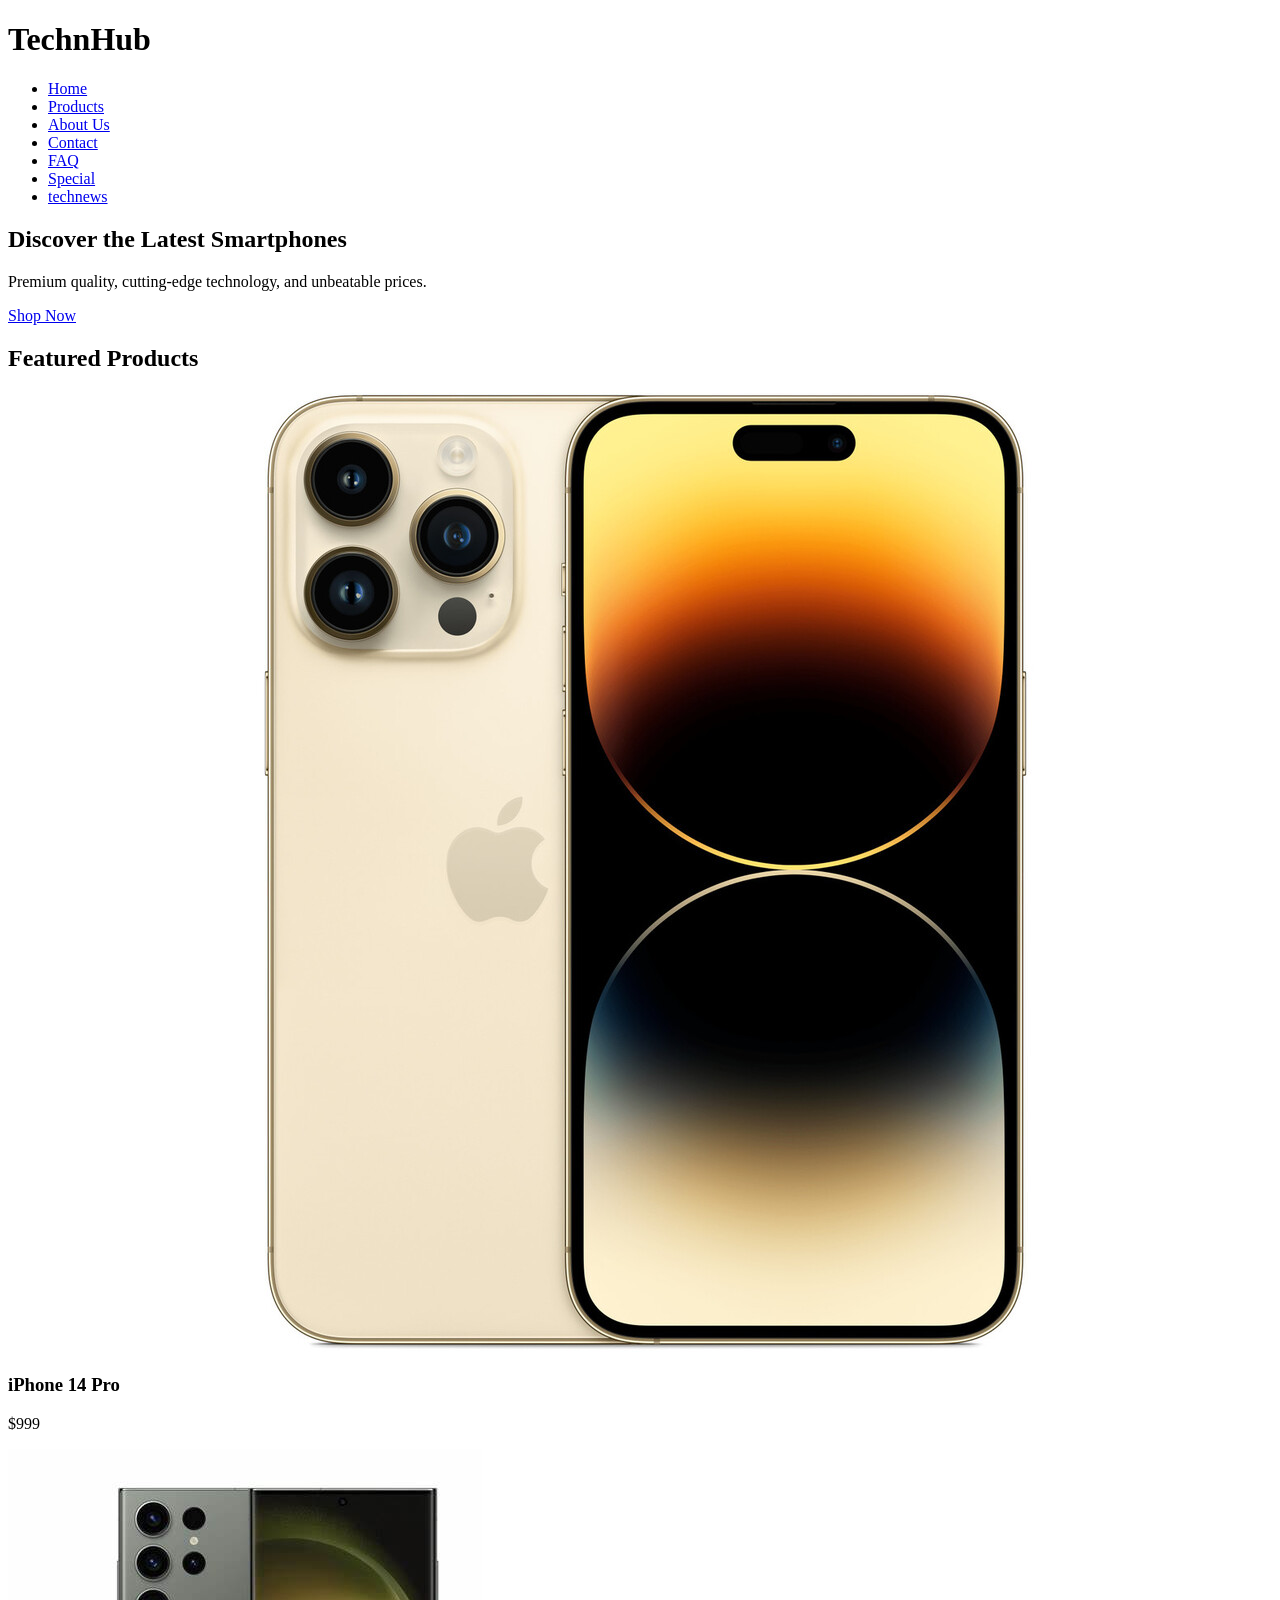
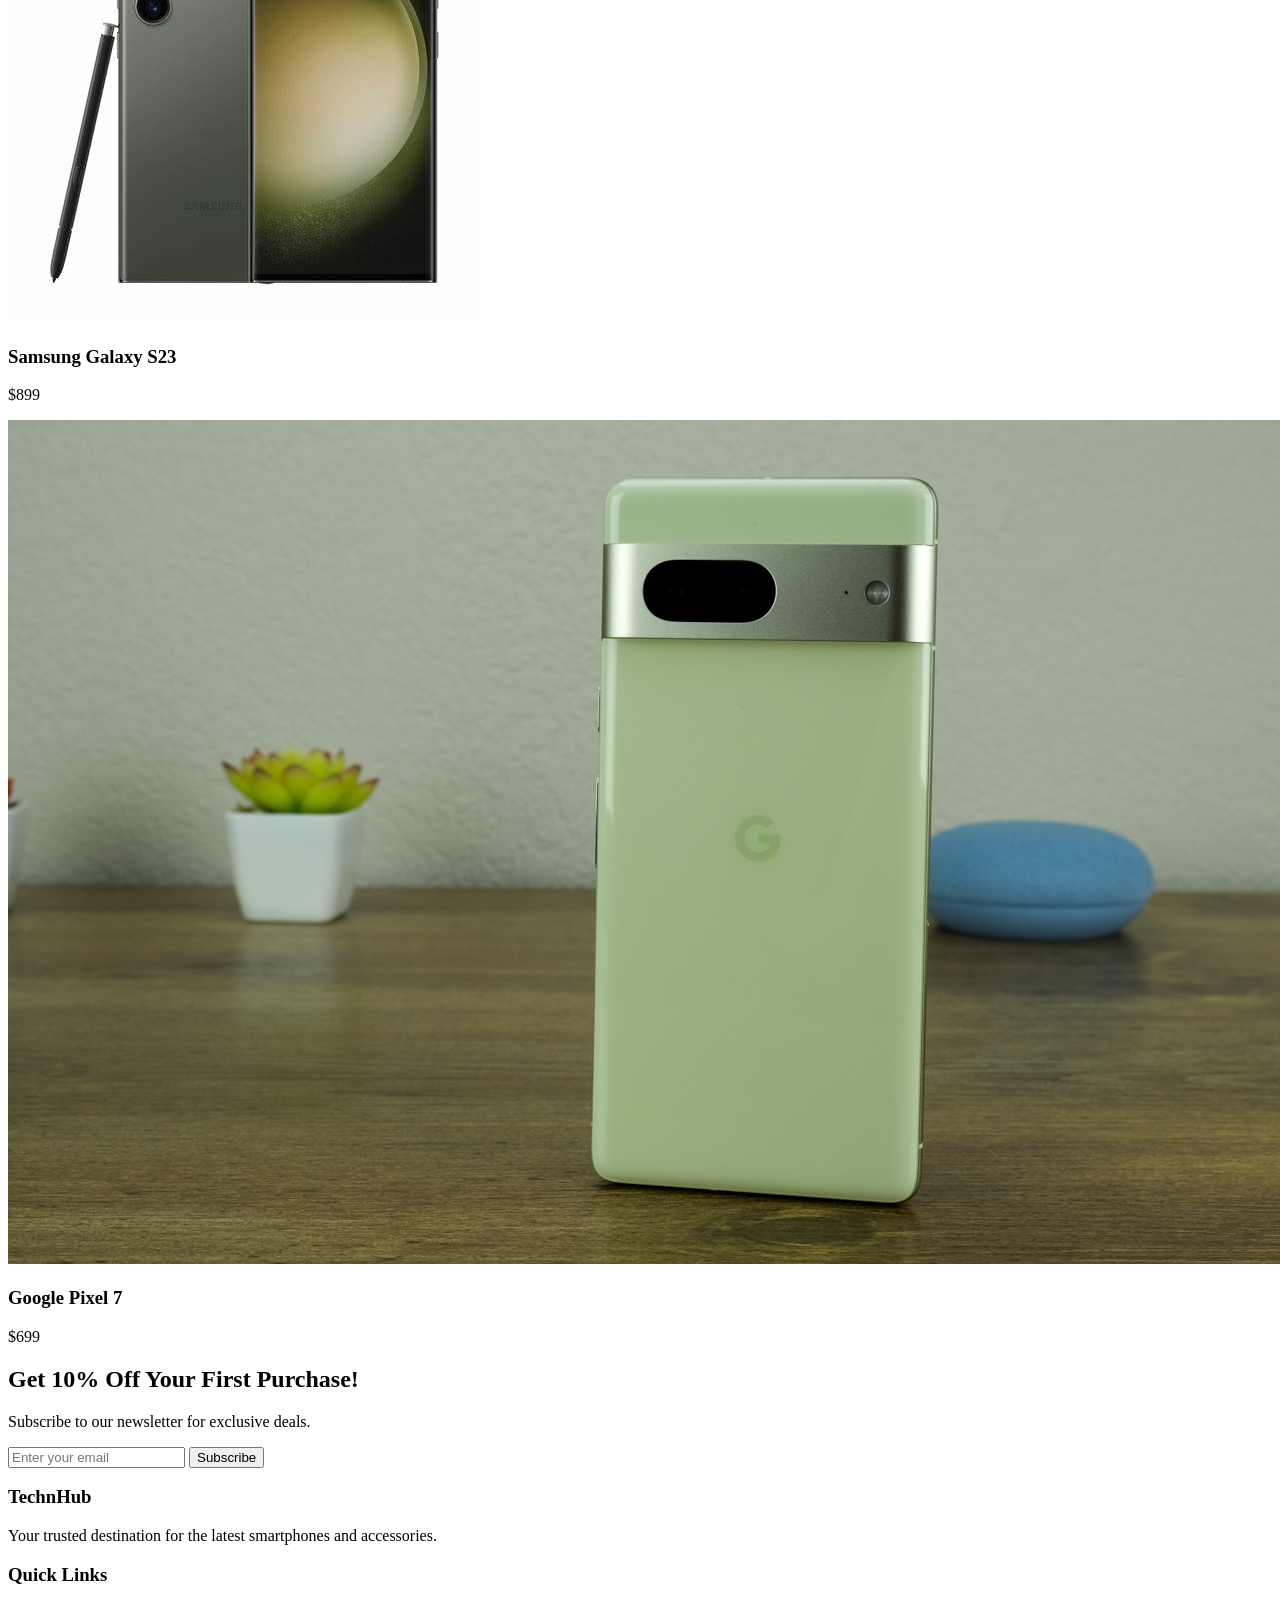
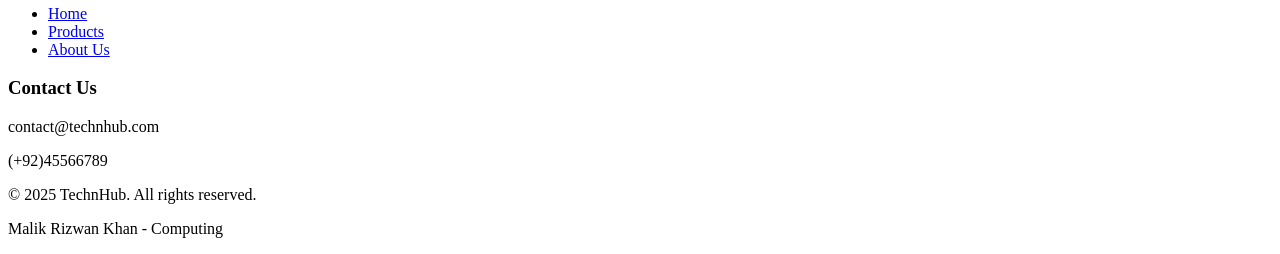
==== index.html @ 113572c6 "Add files via upload" ====
<!DOCTYPE html>
<html lang="en">
<head>
    <meta charset="UTF-8">
    <meta name="viewport" content="width=device-width, initial-scale=1.0">
    <link rel="stylesheet" href="/CSS/Homepage.CSS">
    <title>Document</title>
</head>
<body>
    
   
    <header>
        <div class="nav-container">
            <div class="nav-logo">
                <h1><span class="nav-primary-text">Techn</span>Hub</h1>
            </div>
            <nav class="nav-bar">
                <ul>
                    <li><a href="/index.html" class="active">Home</a></li>
                    <li><a href="/HTML/products.html">Products</a></li>
                    <li><a href="/HTML/AboutUs.html">About Us</a></li>
                    <li><a href="/HTML/ContactUs.html">Contact</a></li>
                    <li><a href="/HTML/FAQ.html">FAQ</a></li>
                    <li><a href="/HTML/specialcond.html">Special</a></li>
                    <li><a href="/HTML/Technews.html">technews</a></li>
                </ul>
            </nav>
           
        </div>
    </header>

    
    <section class="hero">
        <div class="container">
            <div class="hero-content">
                <h2>Discover the Latest Smartphones</h2>
                <p>Premium quality, cutting-edge technology, and unbeatable prices.</p>
                <a href="/HTML/products.html" class="btn">Shop Now</a>
            </div>
        </div>
    </section>

    
    <section class="featured-products">
        <div class="container">
            <h2>Featured Products</h2>
            <div class="products-grid">
                <div class="product-card">
                    <img src="/img/iphone 14 pro.jpg" alt="iPhone 14">
                    <h3>iPhone 14 Pro</h3>
                    <p class="price">$999</p>
                   
                </div>
                <div class="product-card">
                    <img src="/img/s23 ultra.jpeg" alt="Samsung S23">
                    <h3>Samsung Galaxy S23</h3>
                    <p class="price">$899</p>
                    
                </div>
                <div class="product-card">
                    <img src="/img/google pixel 7.jpeg" alt="Google Pixel 7">
                    <h3>Google Pixel 7</h3>
                    <p class="price">$699</p>
                    
                </div>
            </div>
        </div>
    </section>

    
    <section class="cta">
        <div class="container">
            <h2>Get 10% Off Your First Purchase!</h2>
            <p>Subscribe to our newsletter for exclusive deals.</p>
            <form>
                <input type="email" placeholder="Enter your email">
                <button type="submit" class="btn">Subscribe</button>
            </form>
        </div>
    </section>

    
    <footer>
        <div class="container">
            <div class="footer-content">
                <div class="footer-section">
                    <h3>TechnHub</h3>
                    <p>Your trusted destination for the latest smartphones and accessories.</p>
                </div>
                <div class="footer-section">
                    <h3>Quick Links</h3>
                    <ul>
                        <li><a href="#">Home</a></li>
                        <li><a href="products.html">Products</a></li>
                        <li><a href="about.html">About Us</a></li>
                    </ul>
                </div>
                <div class="footer-section">
                    <h3>Contact Us</h3>
                    <p><i class="fas fa-envelope"></i> contact@technhub.com</p>
                    <p><i class="fas fa-phone"></i> (+92)45566789</p>
                </div>
            </div>
            <div class="copyright">
                <p>&copy; 2025 TechnHub. All rights reserved.</p>
                <p>Malik Rizwan Khan - Computing</p>
            </div>
        </div>
    
    </footer>
    <script src="/functionality/homepage.js"></script>
</body>
</html>
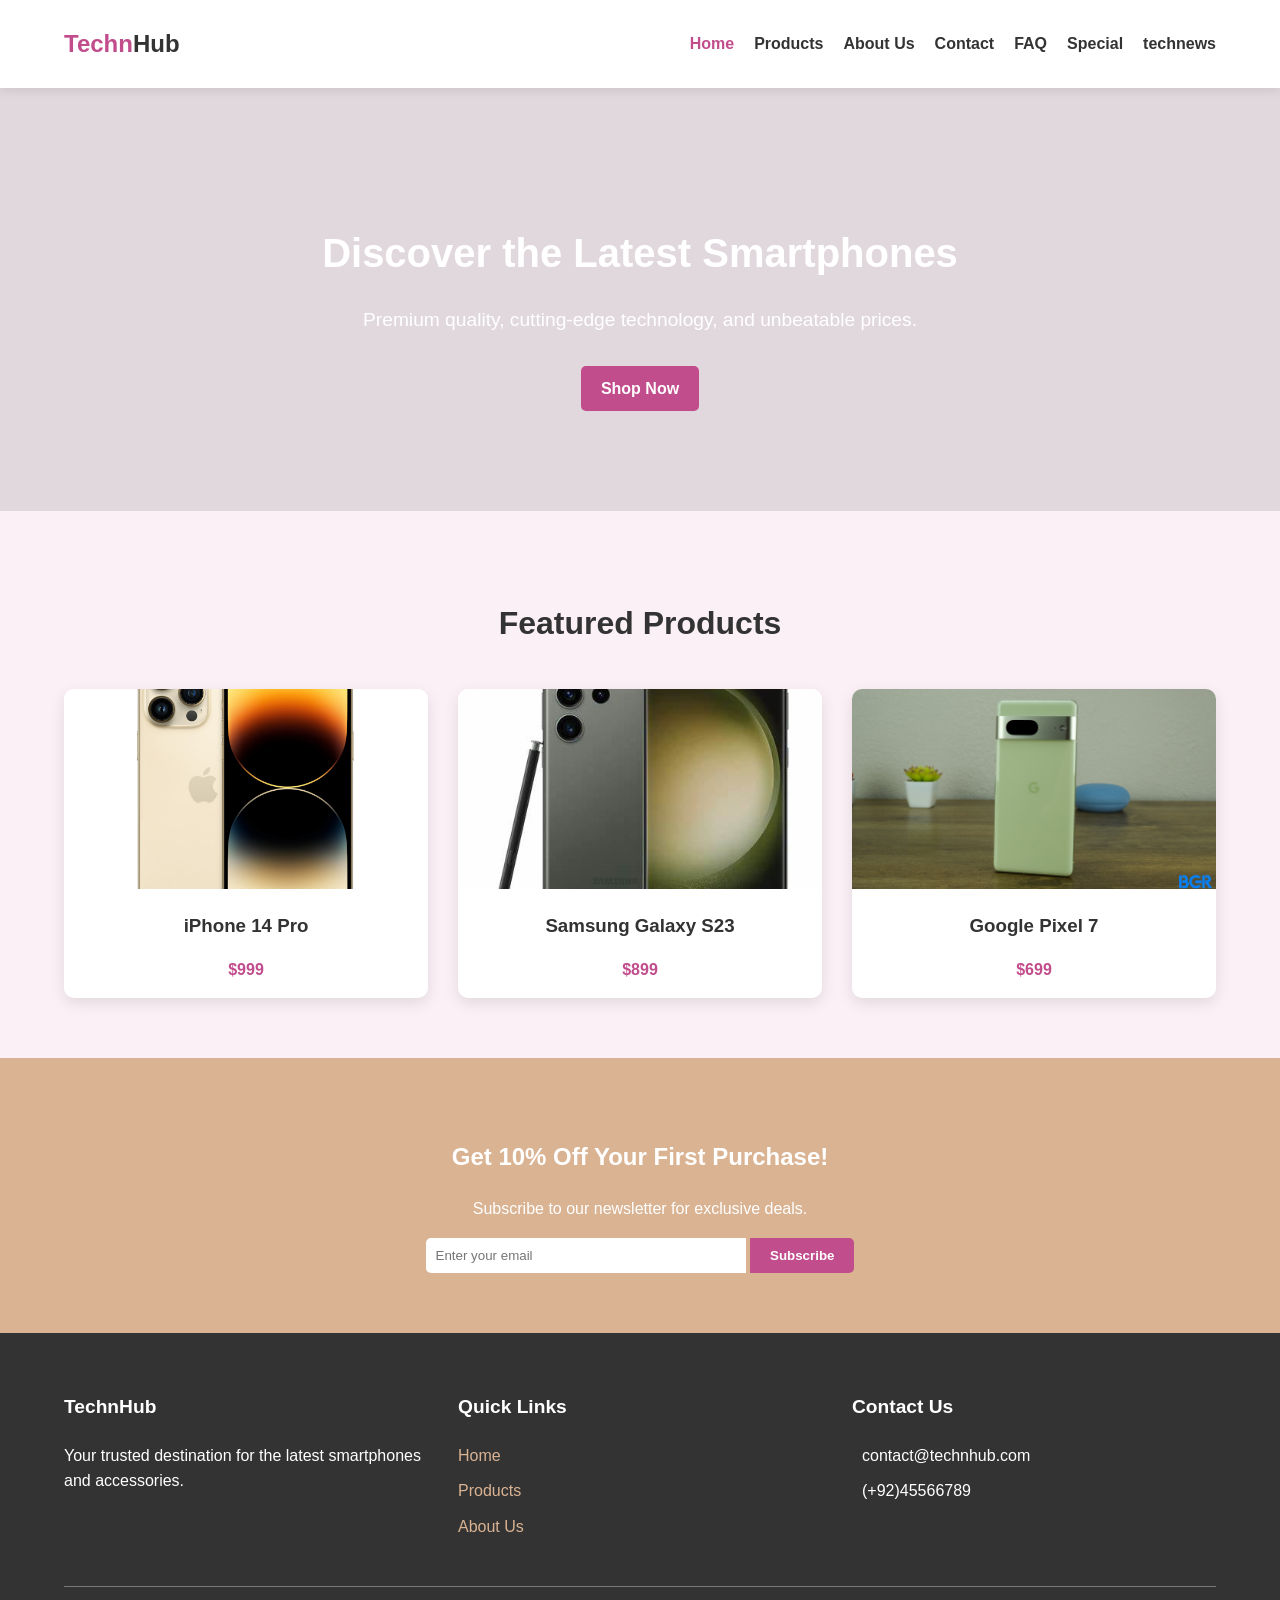
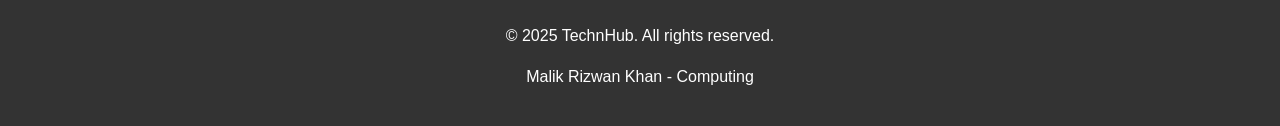
==== commit a3dd25c9: "Update index.html" ====
--- a/index.html
+++ b/index.html
@@ -3,7 +3,7 @@
 <head>
     <meta charset="UTF-8">
     <meta name="viewport" content="width=device-width, initial-scale=1.0">
-    <link rel="stylesheet" href="/CSS/Homepage.CSS">
+    <link rel="stylesheet" href="/CSS/Homepage.css">
     <title>Document</title>
 </head>
 <body>
@@ -110,4 +110,4 @@
     </footer>
     <script src="/functionality/homepage.js"></script>
 </body>
-</html>+</html>
--- a/CSS/Homepage.css
+++ b/CSS/Homepage.css
@@ -0,0 +1,219 @@
+:root {
+    --background: #faf0f6;
+    --primary: #c24d8c;
+    --secondary: #dab393;
+    --text: #333;
+    --light-text: #777;
+}
+
+body {
+    font-family: 'Arial', sans-serif;
+    margin: 0;
+    padding: 0;
+    background-color: var(--background);
+    color: var(--text);
+    line-height: 1.6;
+}
+
+.container {
+    width: 90%;
+    max-width: 1200px;
+    margin: 0 auto;
+    padding: 0 15px;
+}
+
+/* Updated Navbar Styles */
+header {
+    background-color: white;
+    box-shadow: 0 2px 10px rgba(0, 0, 0, 0.1);
+    padding: 15px 0;
+    position: sticky;
+    top: 0;
+    z-index: 100;
+}
+
+.nav-container {
+    width: 90%;
+    max-width: 1200px;
+    margin: 0 auto;
+    padding: 0 15px;
+    display: flex;
+    justify-content: space-between;
+    align-items: center;
+}
+
+.nav-logo h1 {
+    margin: 0;
+    font-size: 24px;
+}
+
+.nav-primary-text {
+    color: var(--primary);
+}
+
+.nav-bar ul {
+    list-style: none;
+    display: flex;
+    gap: 20px;
+}
+
+.nav-bar a {
+    text-decoration: none;
+    color: var(--text);
+    font-weight: 600;
+}
+
+.nav-bar a.active {
+    color: var(--primary);
+}
+
+
+
+/* Rest of your existing styles remain the same */
+.hero {
+    background: linear-gradient(rgba(0, 0, 0, 0.1), rgba(0, 0, 0, 0.1)), 
+                url('https://via.placeholder.com/1920x600?text=TechnHub+Phones') no-repeat center/cover;
+    color: white;
+    text-align: center;
+    padding: 100px 0;
+}
+
+.hero h2 {
+    font-size: 2.5rem;
+    margin-bottom: 20px;
+}
+
+.hero p {
+    font-size: 1.2rem;
+    margin-bottom: 30px;
+}
+
+.btn {
+    display: inline-block;
+    background-color: var(--primary);
+    color: white;
+    padding: 10px 20px;
+    border: none;
+    border-radius: 5px;
+    cursor: pointer;
+    text-decoration: none;
+    font-weight: 600;
+    transition: background-color 0.3s;
+}
+
+.btn:hover {
+    background-color: #a03a6f;
+}
+
+.featured-products {
+    padding: 60px 0;
+    text-align: center;
+}
+
+.featured-products h2 {
+    margin-bottom: 40px;
+    font-size: 2rem;
+}
+
+.products-grid {
+    display: grid;
+    grid-template-columns: repeat(auto-fit, minmax(250px, 1fr));
+    gap: 30px;
+}
+
+.product-card {
+    background: white;
+    border-radius: 10px;
+    overflow: hidden;
+    box-shadow: 0 5px 15px rgba(0, 0, 0, 0.1);
+    transition: transform 0.3s;
+}
+
+.product-card:hover {
+    transform: translateY(-10px);
+}
+
+.product-card img {
+    width: 100%;
+    height: 200px;
+    object-fit: cover;
+}
+
+.product-card h3 {
+    margin: 15px 0 10px;
+}
+
+.product-card .price {
+    color: var(--primary);
+    font-weight: bold;
+    margin-bottom: 15px;
+}
+
+.cta {
+    background-color: var(--secondary);
+    color: white;
+    text-align: center;
+    padding: 60px 0;
+}
+
+.cta h2 {
+    margin-bottom: 20px;
+}
+
+.cta input {
+    padding: 10px;
+    width: 300px;
+    max-width: 100%;
+    border: none;
+    border-radius: 5px 0 0 5px;
+}
+
+.cta button {
+    border-radius: 0 5px 5px 0;
+}
+
+footer {
+    background-color: var(--text);
+    color: white;
+    padding: 40px 0 20px;
+}
+
+.footer-content {
+    display: grid;
+    grid-template-columns: repeat(auto-fit, minmax(200px, 1fr));
+    gap: 30px;
+    margin-bottom: 30px;
+}
+
+.footer-section h3 {
+    margin-bottom: 20px;
+    font-size: 1.2rem;
+}
+
+.footer-section ul {
+    list-style: none;
+    padding: 0;
+}
+
+.footer-section ul li {
+    margin-bottom: 10px;
+}
+
+.footer-section ul li a {
+    color: var(--secondary);
+    text-decoration: none;
+}
+
+.footer-section p {
+    margin: 10px 0;
+}
+
+.footer-section i {
+    margin-right: 10px;
+}
+
+.copyright {
+    text-align: center;
+    padding-top: 20px;
+    border-top: 1px solid var(--light-text);
+}
